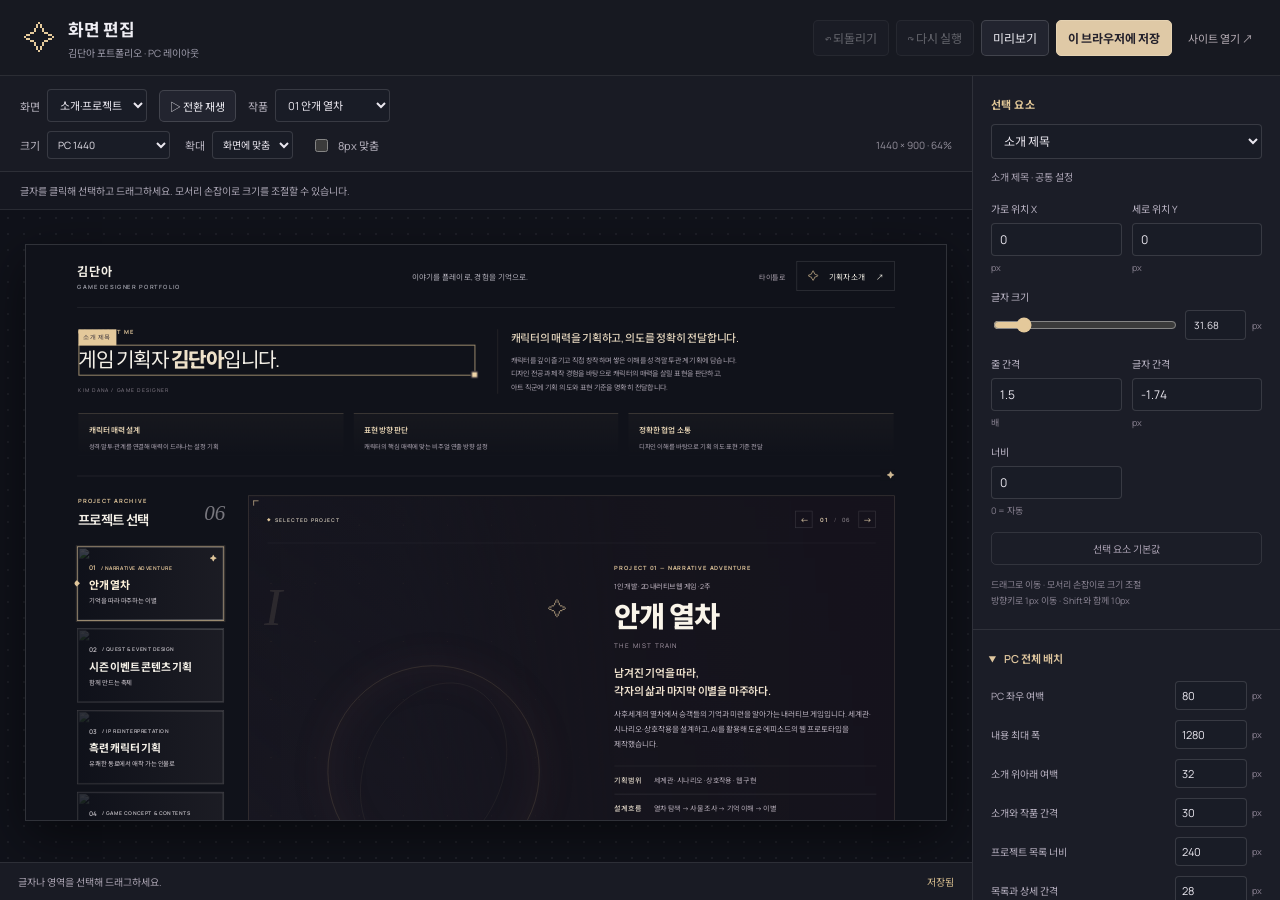
==== editor.html @ 2ab7494d "Publish dedicated game designer portfolio" ====
<!doctype html>
<html lang="ko"><head><meta charset="utf-8"><meta name="viewport" content="width=device-width,initial-scale=1"><meta name="robots" content="noindex,nofollow"><title>김단아 포트폴리오 · 화면 편집</title><link rel="stylesheet" href="editor.css"><script src="layout-core.js" defer></script><script src="editor.js" defer></script></head>
<body>
  <header class="editor-header"><div class="editor-brand"><span aria-hidden="true">✧</span><div><strong>화면 편집</strong><small>김단아 포트폴리오 · PC 레이아웃</small></div></div><div class="editor-actions"><button id="undo" disabled>↶ 되돌리기</button><button id="redo" disabled>↷ 다시 실행</button><button id="preview-toggle" aria-pressed="false">미리보기</button><button id="save-layout" class="primary">이 브라우저에 저장</button><a href="index.html" target="_blank" rel="noopener">사이트 열기 ↗</a></div></header>
  <div class="workbench">
    <section class="canvas-column" aria-label="사이트 편집 화면">
      <div class="canvas-toolbar"><label>화면 <select id="scene-select"><option value="projects">소개·프로젝트</option><option value="start">시작 버튼</option><option value="greeting">인사말</option></select></label><button id="play-intro">▷ 전환 재생</button><label>작품 <select id="project-select"><option value="0">01 안개 열차</option><option value="1">02 시즌 이벤트</option><option value="2">03 흑련</option><option value="3">04 돌아온 미식가</option><option value="4">05 리프</option><option value="5">06 연우</option></select></label></div>
      <div class="canvas-subbar"><div><label>크기 <select id="viewport-select"><option value="1440,900">PC 1440</option><option value="1920,1080">큰 PC 1920</option><option value="1280,800">노트북 1280</option><option value="1024,900">작은 화면 1024</option><option value="390,844">모바일 390 · 미리보기</option></select></label><label>확대 <select id="zoom-select"><option value="fit">화면에 맞춤</option><option value="0.75">75%</option><option value="1">100%</option></select></label></div><label class="snap-label"><input id="snap-grid" type="checkbox"> 8px 맞춤</label><span id="zoom-label"></span></div>
      <p class="canvas-hint" id="canvas-hint">글자를 클릭해 선택하고 드래그하세요. 테두리의 손잡이로 크기를 조절할 수 있습니다.</p>
      <div class="canvas-scroll" id="canvas-scroll"><div class="preview-positioner" id="preview-positioner"><iframe id="editor-preview" title="포트폴리오 화면 미리보기" src="index.html?layoutPreview=1"></iframe></div><p id="loading">미리보기를 불러오는 중입니다…</p></div>
      <div class="editor-status"><output id="editor-status" role="status">저장한 PC 레이아웃을 불러옵니다.</output><span id="dirty-indicator">저장됨</span></div>
    </section>
    <aside class="inspector" aria-label="레이아웃 설정">
      <section class="inspector-section"><p class="section-kicker">선택 요소</p><label class="sr-only" for="element-select">편집할 요소</label><select id="element-select"></select><p class="selection-help" id="selection-help">화면의 글자나 영역을 클릭해 선택하세요.</p><label class="scope-label" id="scope-wrap" hidden>적용 범위 <select id="scope-select"><option value="common">모든 작품에 공통</option><option value="project">현재 작품만</option></select></label><fieldset id="node-fields" disabled>
        <div class="field-pair"><label>가로 위치 X <input id="node-x" data-property="x" type="number" min="-800" max="800" step="1"><span>px</span></label><label>세로 위치 Y <input id="node-y" data-property="y" type="number" min="-800" max="800" step="1"><span>px</span></label></div>
        <label class="font-control">글자 크기 <div><input id="font-slider" aria-label="글자 크기 슬라이더" type="range" min="8" max="180" step="1"><input id="node-fontSize" aria-label="글자 크기 숫자" data-property="fontSize" type="number" min="8" max="180" step="1"><span>px</span></div></label>
        <div class="field-pair"><label>줄 간격 <input id="node-lineHeight" data-property="lineHeight" type="number" min=".6" max="4" step=".05"><span>배</span></label><label>글자 간격 <input id="node-letterSpacing" data-property="letterSpacing" type="number" min="-5" max="30" step=".1"><span>px</span></label></div>
        <div class="field-pair"><label>너비 <input id="node-width" data-property="width" type="number" min="0" max="1800" step="1"><span>0 = 자동</span></label><label id="height-field">높이 <input id="node-height" data-property="height" type="number" min="0" max="1200" step="1"><span>0 = 자동</span></label></div>
      </fieldset><button id="reset-node" class="subtle" disabled>선택 요소 기본값</button><p class="small-help">드래그로 이동 · 모서리 손잡이로 크기 조절<br>방향키로 1px 이동 · Shift와 함께 10px</p></section>
      <section class="inspector-section"><details open><summary>PC 전체 배치</summary><fieldset id="global-fields"></fieldset></details></section>
      <section class="inspector-section file-section"><p class="section-kicker">설정 파일</p><div class="file-buttons"><button id="export-layout">설정 내보내기</button><button id="import-layout">설정 불러오기</button></div><input type="file" id="import-file" accept=".json,application/json" hidden><p class="storage-note">저장한 변경은 <strong>현재 브라우저에만</strong> 보입니다. 다른 PC에서 쓰거나 공개본에 반영하려면 설정 파일을 내보내 보관·전달하세요.</p><button id="reset-all" class="subtle">전체 기본값으로 되돌리기</button></section>
    </aside>
  </div>
</body></html>
---- editor.css ----
@import url('https://fonts.googleapis.com/css2?family=Noto+Sans+KR:wght@400;500;600;700&family=Manrope:wght@400;600;700;800&display=swap');
:root{color-scheme:dark;font-family:'Manrope','Noto Sans KR',sans-serif;--gold:#e4c99b;--line:#ffffff16;--muted:#9c9aa9}*{box-sizing:border-box}body{margin:0;background:#11131a;color:#eeedf3;font-size:12px}button,input,select{font:inherit}button,a{color:inherit}button{cursor:pointer;border:1px solid #ffffff25;background:#22242f;padding:8px 11px;border-radius:5px;white-space:nowrap}button:hover{background:#30323f}button:disabled{opacity:.35;cursor:default}button:focus-visible,input:focus-visible,select:focus-visible,a:focus-visible{outline:2px solid var(--gold);outline-offset:2px}select,input[type=number]{color:#eae7ef;background:#191c26;border:1px solid #ffffff22;border-radius:4px;padding:7px 8px;min-width:0}select{max-width:100%}input:disabled,select:disabled{opacity:.45}input[type=range]{accent-color:var(--gold);min-width:0;cursor:pointer}a{text-decoration:none}.editor-header{height:76px;border-bottom:1px solid var(--line);display:flex;align-items:center;justify-content:space-between;gap:20px;padding:0 24px;background:#171921}.editor-brand{display:flex;align-items:center;gap:12px;flex-shrink:0}.editor-brand>span{font-size:32px;color:var(--gold)}.editor-brand strong{font-size:17px;display:block}.editor-brand small{display:block;color:var(--muted);font-size:10px;margin-top:4px}.editor-actions{display:flex;align-items:center;gap:7px}.editor-actions a{font-size:11px;color:#b4abb3;padding:8px 3px 8px 9px}.primary{background:#dfc9a6;color:#24212b;border-color:#e5d2b2;font-weight:700}.primary:hover{background:#f0dbb8}.workbench{display:grid;grid-template-columns:minmax(0,1fr) 308px;height:calc(100svh - 76px)}.canvas-column{min-width:0;display:flex;flex-direction:column;overflow:hidden}.canvas-toolbar{display:flex;align-items:center;gap:12px;padding:13px 20px 9px;background:#191b24;flex-wrap:wrap}.canvas-toolbar label,.canvas-subbar label{display:flex;align-items:center;gap:7px;color:#b8b4c0;font-size:11px}.canvas-toolbar button{font-size:11px;padding:7px 10px}.canvas-toolbar select{max-width:185px;font-size:11px}.canvas-subbar{display:flex;align-items:center;gap:18px;padding:0 20px 12px;background:#191b24;border-bottom:1px solid var(--line);font-size:10px}.canvas-subbar>div{display:flex;gap:15px}.canvas-subbar select{font-size:10px;padding:5px 6px}.snap-label{white-space:nowrap}.snap-label input{accent-color:var(--gold)}#zoom-label{margin-left:auto;color:#96929e;font-size:10px}.canvas-hint{margin:0;padding:11px 20px;background:#151720;color:#aaa5b3;font-size:10px;border-bottom:1px solid var(--line)}.canvas-scroll{position:relative;flex:1;min-height:0;overflow:auto;background-color:#10121a;background-image:radial-gradient(#ffffff0e 1px,transparent 1px);background-size:16px 16px;overscroll-behavior:contain}.preview-positioner{position:relative;margin:34px auto 60px;box-shadow:0 16px 50px #0008;border:1px solid #ffffff22;background:#10121a;box-sizing:content-box}#editor-preview{position:absolute;top:0;left:0;border:0;transform-origin:top left;display:block;background:#10121a}#loading{position:absolute;top:35%;width:100%;text-align:center;color:#a49aa8;pointer-events:none}.editor-status{height:38px;display:flex;align-items:center;justify-content:space-between;gap:15px;padding:0 18px;background:#191b24;border-top:1px solid var(--line);font-size:10px;color:#aaa3b1;flex-shrink:0}.editor-status output{overflow:hidden;text-overflow:ellipsis;white-space:nowrap}.editor-status .error{color:#e8a6a0}#dirty-indicator{white-space:nowrap;color:#d4bb8d}.inspector{border-left:1px solid var(--line);background:#1b1d27;overflow:auto}.inspector-section{padding:20px 18px;border-bottom:1px solid var(--line)}.section-kicker{color:#e1c797;margin:0 0 12px;font-weight:700;font-size:11px;letter-spacing:.04em}#element-select{width:100%;font-size:12px}.selection-help{font-size:10px;line-height:1.7;color:#a9a2b2;margin:10px 0 15px}.scope-label{display:flex;justify-content:space-between;align-items:center;font-size:10px;color:#b4abba;margin:0 0 14px}.scope-label[hidden]{display:none}.scope-label select{font-size:10px;width:153px}fieldset{border:0;padding:0;margin:0}fieldset:disabled{opacity:.5}.field-pair{display:grid;grid-template-columns:1fr 1fr;gap:10px;margin-bottom:15px}.field-pair label{font-size:10px;color:#bcb6c6}.field-pair input{display:block;width:100%;margin-top:7px;font-size:12px}.field-pair span{display:block;font-size:9px;color:#898291;margin-top:5px}.font-control{display:block;font-size:10px;color:#bcb6c6;margin-bottom:16px}.font-control>div{display:flex;align-items:center;gap:6px;margin-top:6px}.font-control input[type=range]{flex:1;width:100px}.font-control input[type=number]{width:61px}.font-control span{font-size:9px;color:#8c8493}.subtle{width:100%;background:transparent;color:#aaa1b2;border-color:#ffffff1a;font-size:10px}.small-help{font-size:9px;line-height:1.8;color:#888291;margin:12px 0 0}summary{font-size:11px;color:#e0c79f;cursor:pointer;font-weight:600;list-style-position:outside;margin-left:13px}#global-fields{padding-top:15px}.global-field{display:flex;justify-content:space-between;align-items:center;gap:12px;margin-bottom:10px;font-size:10px;color:#b9b2c2}.global-field>div{display:flex;align-items:center;gap:5px}.global-field input{width:72px;padding:6px;font-size:11px}.global-field span{font-size:9px;color:#8f8596}.file-buttons{display:flex;gap:7px}.file-buttons button{flex:1;font-size:10px;padding:9px 5px}.storage-note{font-size:10px;line-height:1.85;color:#aaa1b2;margin:13px 0 17px}.storage-note strong{font-weight:500;color:#dbccad}.sr-only{position:absolute;width:1px;height:1px;padding:0;margin:-1px;overflow:hidden;clip:rect(0,0,0,0);white-space:nowrap;border:0}.mobile-readonly .canvas-hint{color:#dbc398}.mobile-readonly .inspector #node-fields,.mobile-readonly #global-fields{opacity:.35}.previewing #preview-toggle{border-color:var(--gold);color:var(--gold)}
@media(max-width:1080px){.editor-header{height:auto;min-height:76px;padding:15px 18px;flex-wrap:wrap;gap:12px}.editor-actions{flex-wrap:wrap}.editor-actions button{font-size:10px}.workbench{height:calc(100svh - 110px);grid-template-columns:minmax(0,1fr) 286px}.canvas-toolbar,.canvas-subbar{padding-left:13px;padding-right:13px;gap:9px}.canvas-toolbar select{max-width:158px}.canvas-subbar{flex-wrap:wrap}.canvas-subbar>div{gap:8px}}
@media(max-width:700px){.editor-header{padding:13px}.editor-actions a{display:none}.workbench{display:flex;flex-direction:column;height:auto}.canvas-column{height:650px}.inspector{border-left:0;border-top:1px solid var(--line);max-height:none}.canvas-hint{font-size:9px;padding:9px 13px}.editor-status{font-size:9px}.editor-brand strong{font-size:15px}.editor-brand>span{font-size:25px}.preview-positioner{margin-top:22px;margin-bottom:30px}}
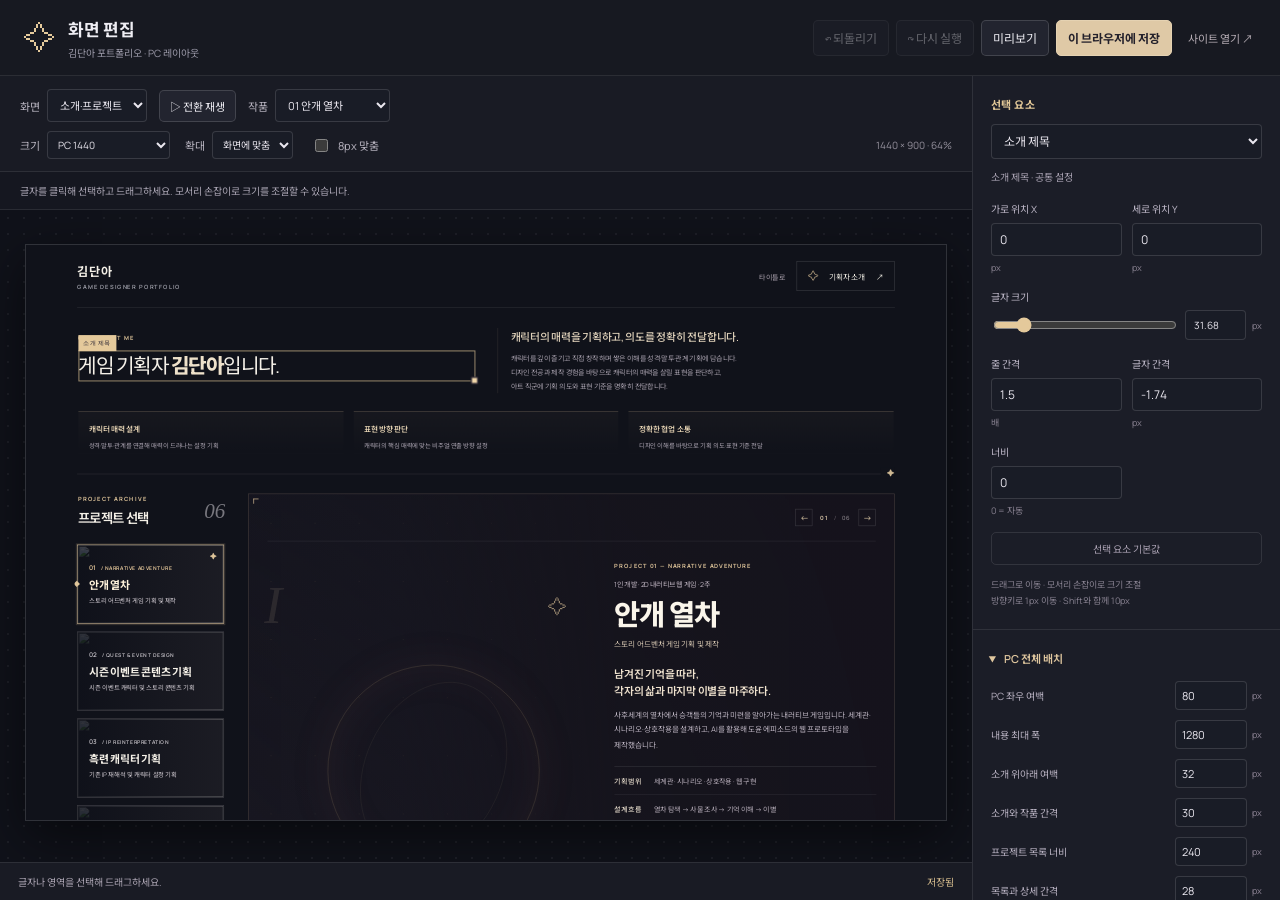
==== commit 661e6ccd: "Simplify portfolio labels and enable gallery drag scrolling" ====
--- a/editor.html
+++ b/editor.html
@@ -1,24 +1,24 @@
-<!doctype html>
-<html lang="ko"><head><meta charset="utf-8"><meta name="viewport" content="width=device-width,initial-scale=1"><meta name="robots" content="noindex,nofollow"><title>김단아 포트폴리오 · 화면 편집</title><link rel="stylesheet" href="editor.css"><script src="layout-core.js" defer></script><script src="editor.js" defer></script></head>
-<body>
-  <header class="editor-header"><div class="editor-brand"><span aria-hidden="true">✧</span><div><strong>화면 편집</strong><small>김단아 포트폴리오 · PC 레이아웃</small></div></div><div class="editor-actions"><button id="undo" disabled>↶ 되돌리기</button><button id="redo" disabled>↷ 다시 실행</button><button id="preview-toggle" aria-pressed="false">미리보기</button><button id="save-layout" class="primary">이 브라우저에 저장</button><a href="index.html" target="_blank" rel="noopener">사이트 열기 ↗</a></div></header>
-  <div class="workbench">
-    <section class="canvas-column" aria-label="사이트 편집 화면">
-      <div class="canvas-toolbar"><label>화면 <select id="scene-select"><option value="projects">소개·프로젝트</option><option value="start">시작 버튼</option><option value="greeting">인사말</option></select></label><button id="play-intro">▷ 전환 재생</button><label>작품 <select id="project-select"><option value="0">01 안개 열차</option><option value="1">02 시즌 이벤트</option><option value="2">03 흑련</option><option value="3">04 돌아온 미식가</option><option value="4">05 리프</option><option value="5">06 연우</option></select></label></div>
-      <div class="canvas-subbar"><div><label>크기 <select id="viewport-select"><option value="1440,900">PC 1440</option><option value="1920,1080">큰 PC 1920</option><option value="1280,800">노트북 1280</option><option value="1024,900">작은 화면 1024</option><option value="390,844">모바일 390 · 미리보기</option></select></label><label>확대 <select id="zoom-select"><option value="fit">화면에 맞춤</option><option value="0.75">75%</option><option value="1">100%</option></select></label></div><label class="snap-label"><input id="snap-grid" type="checkbox"> 8px 맞춤</label><span id="zoom-label"></span></div>
-      <p class="canvas-hint" id="canvas-hint">글자를 클릭해 선택하고 드래그하세요. 테두리의 손잡이로 크기를 조절할 수 있습니다.</p>
-      <div class="canvas-scroll" id="canvas-scroll"><div class="preview-positioner" id="preview-positioner"><iframe id="editor-preview" title="포트폴리오 화면 미리보기" src="index.html?layoutPreview=1"></iframe></div><p id="loading">미리보기를 불러오는 중입니다…</p></div>
-      <div class="editor-status"><output id="editor-status" role="status">저장한 PC 레이아웃을 불러옵니다.</output><span id="dirty-indicator">저장됨</span></div>
-    </section>
-    <aside class="inspector" aria-label="레이아웃 설정">
-      <section class="inspector-section"><p class="section-kicker">선택 요소</p><label class="sr-only" for="element-select">편집할 요소</label><select id="element-select"></select><p class="selection-help" id="selection-help">화면의 글자나 영역을 클릭해 선택하세요.</p><label class="scope-label" id="scope-wrap" hidden>적용 범위 <select id="scope-select"><option value="common">모든 작품에 공통</option><option value="project">현재 작품만</option></select></label><fieldset id="node-fields" disabled>
-        <div class="field-pair"><label>가로 위치 X <input id="node-x" data-property="x" type="number" min="-800" max="800" step="1"><span>px</span></label><label>세로 위치 Y <input id="node-y" data-property="y" type="number" min="-800" max="800" step="1"><span>px</span></label></div>
-        <label class="font-control">글자 크기 <div><input id="font-slider" aria-label="글자 크기 슬라이더" type="range" min="8" max="180" step="1"><input id="node-fontSize" aria-label="글자 크기 숫자" data-property="fontSize" type="number" min="8" max="180" step="1"><span>px</span></div></label>
-        <div class="field-pair"><label>줄 간격 <input id="node-lineHeight" data-property="lineHeight" type="number" min=".6" max="4" step=".05"><span>배</span></label><label>글자 간격 <input id="node-letterSpacing" data-property="letterSpacing" type="number" min="-5" max="30" step=".1"><span>px</span></label></div>
-        <div class="field-pair"><label>너비 <input id="node-width" data-property="width" type="number" min="0" max="1800" step="1"><span>0 = 자동</span></label><label id="height-field">높이 <input id="node-height" data-property="height" type="number" min="0" max="1200" step="1"><span>0 = 자동</span></label></div>
-      </fieldset><button id="reset-node" class="subtle" disabled>선택 요소 기본값</button><p class="small-help">드래그로 이동 · 모서리 손잡이로 크기 조절<br>방향키로 1px 이동 · Shift와 함께 10px</p></section>
-      <section class="inspector-section"><details open><summary>PC 전체 배치</summary><fieldset id="global-fields"></fieldset></details></section>
-      <section class="inspector-section file-section"><p class="section-kicker">설정 파일</p><div class="file-buttons"><button id="export-layout">설정 내보내기</button><button id="import-layout">설정 불러오기</button></div><input type="file" id="import-file" accept=".json,application/json" hidden><p class="storage-note">저장한 변경은 <strong>현재 브라우저에만</strong> 보입니다. 다른 PC에서 쓰거나 공개본에 반영하려면 설정 파일을 내보내 보관·전달하세요.</p><button id="reset-all" class="subtle">전체 기본값으로 되돌리기</button></section>
-    </aside>
-  </div>
-</body></html>
+<!doctype html>
+<html lang="ko"><head><meta charset="utf-8"><meta name="viewport" content="width=device-width,initial-scale=1"><meta name="robots" content="noindex,nofollow"><title>김단아 포트폴리오 · 화면 편집</title><link rel="stylesheet" href="editor.css"><script src="layout-core.js?v=20261101-r149" defer></script><script src="editor.js" defer></script></head>
+<body>
+  <header class="editor-header"><div class="editor-brand"><span aria-hidden="true">✧</span><div><strong>화면 편집</strong><small>김단아 포트폴리오 · PC 레이아웃</small></div></div><div class="editor-actions"><button id="undo" disabled>↶ 되돌리기</button><button id="redo" disabled>↷ 다시 실행</button><button id="preview-toggle" aria-pressed="false">미리보기</button><button id="save-layout" class="primary">이 브라우저에 저장</button><a href="index.html" target="_blank" rel="noopener">사이트 열기 ↗</a></div></header>
+  <div class="workbench">
+    <section class="canvas-column" aria-label="사이트 편집 화면">
+      <div class="canvas-toolbar"><label>화면 <select id="scene-select"><option value="projects">소개·프로젝트</option><option value="start">시작 버튼</option><option value="greeting">인사말</option></select></label><button id="play-intro">▷ 전환 재생</button><label>작품 <select id="project-select"><option value="0">01 안개 열차</option><option value="1">02 시즌 이벤트</option><option value="2">03 흑련</option><option value="3">04 돌아온 미식가</option><option value="4">05 리프</option><option value="5">06 연우</option></select></label></div>
+      <div class="canvas-subbar"><div><label>크기 <select id="viewport-select"><option value="1440,900">PC 1440</option><option value="1920,1080">큰 PC 1920</option><option value="1280,800">노트북 1280</option><option value="1024,900">작은 화면 1024</option><option value="390,844">모바일 390 · 미리보기</option></select></label><label>확대 <select id="zoom-select"><option value="fit">화면에 맞춤</option><option value="0.75">75%</option><option value="1">100%</option></select></label></div><label class="snap-label"><input id="snap-grid" type="checkbox"> 8px 맞춤</label><span id="zoom-label"></span></div>
+      <p class="canvas-hint" id="canvas-hint">글자를 클릭해 선택하고 드래그하세요. 테두리의 손잡이로 크기를 조절할 수 있습니다.</p>
+      <div class="canvas-scroll" id="canvas-scroll"><div class="preview-positioner" id="preview-positioner"><iframe id="editor-preview" title="포트폴리오 화면 미리보기" src="index.html?layoutPreview=1"></iframe></div><p id="loading">미리보기를 불러오는 중입니다…</p></div>
+      <div class="editor-status"><output id="editor-status" role="status">저장한 PC 레이아웃을 불러옵니다.</output><span id="dirty-indicator">저장됨</span></div>
+    </section>
+    <aside class="inspector" aria-label="레이아웃 설정">
+      <section class="inspector-section"><p class="section-kicker">선택 요소</p><label class="sr-only" for="element-select">편집할 요소</label><select id="element-select"></select><p class="selection-help" id="selection-help">화면의 글자나 영역을 클릭해 선택하세요.</p><label class="scope-label" id="scope-wrap" hidden>적용 범위 <select id="scope-select"><option value="common">모든 작품에 공통</option><option value="project">현재 작품만</option></select></label><fieldset id="node-fields" disabled>
+        <div class="field-pair"><label>가로 위치 X <input id="node-x" data-property="x" type="number" min="-800" max="800" step="1"><span>px</span></label><label>세로 위치 Y <input id="node-y" data-property="y" type="number" min="-800" max="800" step="1"><span>px</span></label></div>
+        <label class="font-control">글자 크기 <div><input id="font-slider" aria-label="글자 크기 슬라이더" type="range" min="8" max="180" step="1"><input id="node-fontSize" aria-label="글자 크기 숫자" data-property="fontSize" type="number" min="8" max="180" step="1"><span>px</span></div></label>
+        <div class="field-pair"><label>줄 간격 <input id="node-lineHeight" data-property="lineHeight" type="number" min=".6" max="4" step=".05"><span>배</span></label><label>글자 간격 <input id="node-letterSpacing" data-property="letterSpacing" type="number" min="-5" max="30" step=".1"><span>px</span></label></div>
+        <div class="field-pair"><label>너비 <input id="node-width" data-property="width" type="number" min="0" max="1800" step="1"><span>0 = 자동</span></label><label id="height-field">높이 <input id="node-height" data-property="height" type="number" min="0" max="1200" step="1"><span>0 = 자동</span></label></div>
+      </fieldset><button id="reset-node" class="subtle" disabled>선택 요소 기본값</button><p class="small-help">드래그로 이동 · 모서리 손잡이로 크기 조절<br>방향키로 1px 이동 · Shift와 함께 10px</p></section>
+      <section class="inspector-section"><details open><summary>PC 전체 배치</summary><fieldset id="global-fields"></fieldset></details></section>
+      <section class="inspector-section file-section"><p class="section-kicker">설정 파일</p><div class="file-buttons"><button id="export-layout">설정 내보내기</button><button id="import-layout">설정 불러오기</button></div><input type="file" id="import-file" accept=".json,application/json" hidden><p class="storage-note">저장한 변경은 <strong>현재 브라우저에만</strong> 보입니다. 다른 PC에서 쓰거나 공개본에 반영하려면 설정 파일을 내보내 보관·전달하세요.</p><button id="reset-all" class="subtle">전체 기본값으로 되돌리기</button></section>
+    </aside>
+  </div>
+</body></html>
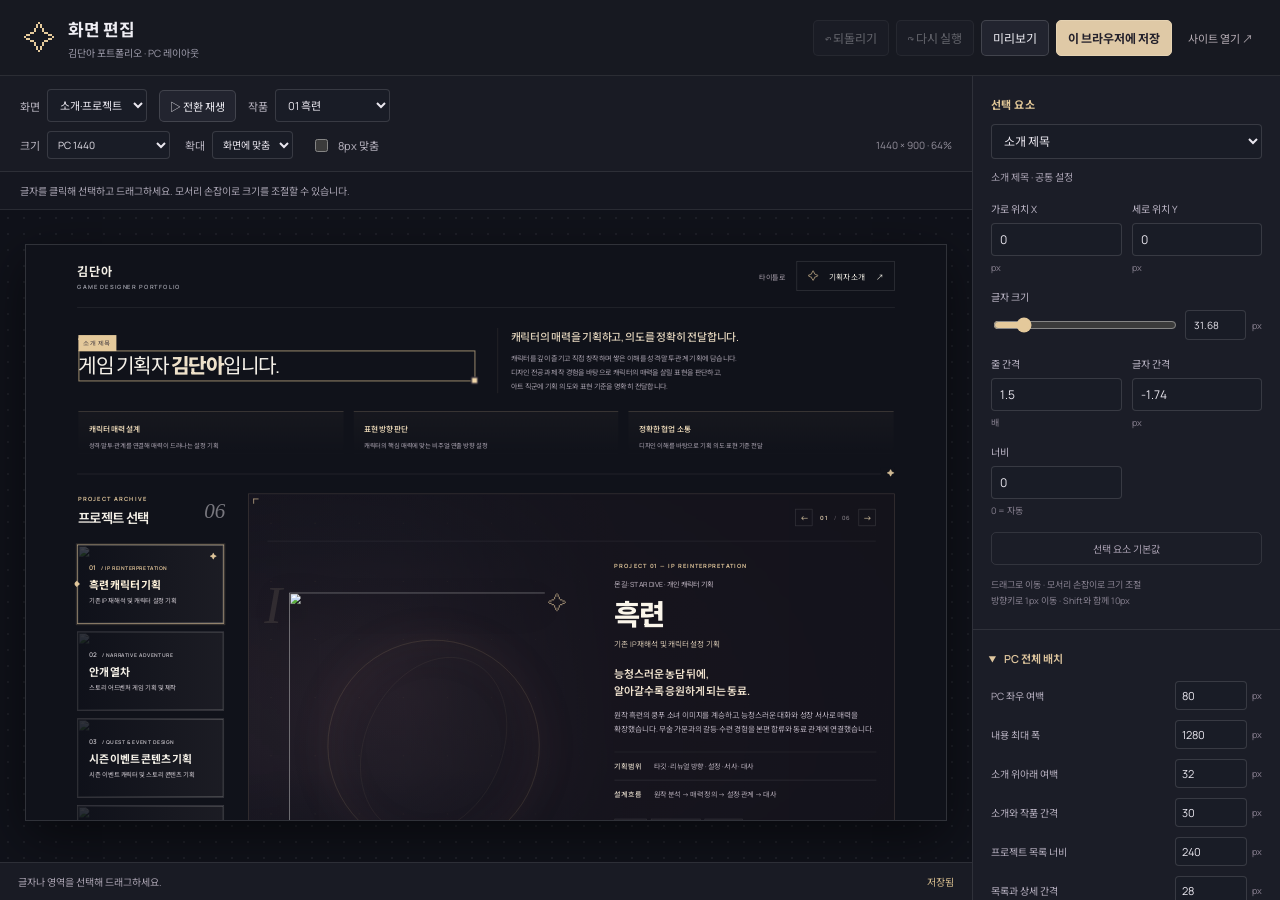
==== commit 5099a874: "Show Heukryeon first in game portfolio Move Heukryeon to the first position while preserving the rel" ====
--- a/editor.html
+++ b/editor.html
@@ -1,10 +1,10 @@
 <!doctype html>
-<html lang="ko"><head><meta charset="utf-8"><meta name="viewport" content="width=device-width,initial-scale=1"><meta name="robots" content="noindex,nofollow"><title>김단아 포트폴리오 · 화면 편집</title><link rel="stylesheet" href="editor.css"><script src="layout-core.js?v=20261101-r149" defer></script><script src="editor.js" defer></script></head>
+<html lang="ko"><head><meta charset="utf-8"><meta name="viewport" content="width=device-width,initial-scale=1"><meta name="robots" content="noindex,nofollow"><title>김단아 포트폴리오 · 화면 편집</title><link rel="stylesheet" href="editor.css"><script src="layout-core.js?v=20261102-heukryeon-first" defer></script><script src="editor.js" defer></script></head>
 <body>
   <header class="editor-header"><div class="editor-brand"><span aria-hidden="true">✧</span><div><strong>화면 편집</strong><small>김단아 포트폴리오 · PC 레이아웃</small></div></div><div class="editor-actions"><button id="undo" disabled>↶ 되돌리기</button><button id="redo" disabled>↷ 다시 실행</button><button id="preview-toggle" aria-pressed="false">미리보기</button><button id="save-layout" class="primary">이 브라우저에 저장</button><a href="index.html" target="_blank" rel="noopener">사이트 열기 ↗</a></div></header>
   <div class="workbench">
     <section class="canvas-column" aria-label="사이트 편집 화면">
-      <div class="canvas-toolbar"><label>화면 <select id="scene-select"><option value="projects">소개·프로젝트</option><option value="start">시작 버튼</option><option value="greeting">인사말</option></select></label><button id="play-intro">▷ 전환 재생</button><label>작품 <select id="project-select"><option value="0">01 안개 열차</option><option value="1">02 시즌 이벤트</option><option value="2">03 흑련</option><option value="3">04 돌아온 미식가</option><option value="4">05 리프</option><option value="5">06 연우</option></select></label></div>
+      <div class="canvas-toolbar"><label>화면 <select id="scene-select"><option value="projects">소개·프로젝트</option><option value="start">시작 버튼</option><option value="greeting">인사말</option></select></label><button id="play-intro">▷ 전환 재생</button><label>작품 <select id="project-select"><option value="0">01 흑련</option><option value="1">02 안개 열차</option><option value="2">03 시즌 이벤트</option><option value="3">04 돌아온 미식가</option><option value="4">05 리프</option><option value="5">06 연우</option></select></label></div>
       <div class="canvas-subbar"><div><label>크기 <select id="viewport-select"><option value="1440,900">PC 1440</option><option value="1920,1080">큰 PC 1920</option><option value="1280,800">노트북 1280</option><option value="1024,900">작은 화면 1024</option><option value="390,844">모바일 390 · 미리보기</option></select></label><label>확대 <select id="zoom-select"><option value="fit">화면에 맞춤</option><option value="0.75">75%</option><option value="1">100%</option></select></label></div><label class="snap-label"><input id="snap-grid" type="checkbox"> 8px 맞춤</label><span id="zoom-label"></span></div>
       <p class="canvas-hint" id="canvas-hint">글자를 클릭해 선택하고 드래그하세요. 테두리의 손잡이로 크기를 조절할 수 있습니다.</p>
       <div class="canvas-scroll" id="canvas-scroll"><div class="preview-positioner" id="preview-positioner"><iframe id="editor-preview" title="포트폴리오 화면 미리보기" src="index.html?layoutPreview=1"></iframe></div><p id="loading">미리보기를 불러오는 중입니다…</p></div>
@@ -21,4 +21,4 @@
       <section class="inspector-section file-section"><p class="section-kicker">설정 파일</p><div class="file-buttons"><button id="export-layout">설정 내보내기</button><button id="import-layout">설정 불러오기</button></div><input type="file" id="import-file" accept=".json,application/json" hidden><p class="storage-note">저장한 변경은 <strong>현재 브라우저에만</strong> 보입니다. 다른 PC에서 쓰거나 공개본에 반영하려면 설정 파일을 내보내 보관·전달하세요.</p><button id="reset-all" class="subtle">전체 기본값으로 되돌리기</button></section>
     </aside>
   </div>
-</body></html>
+</body></html>
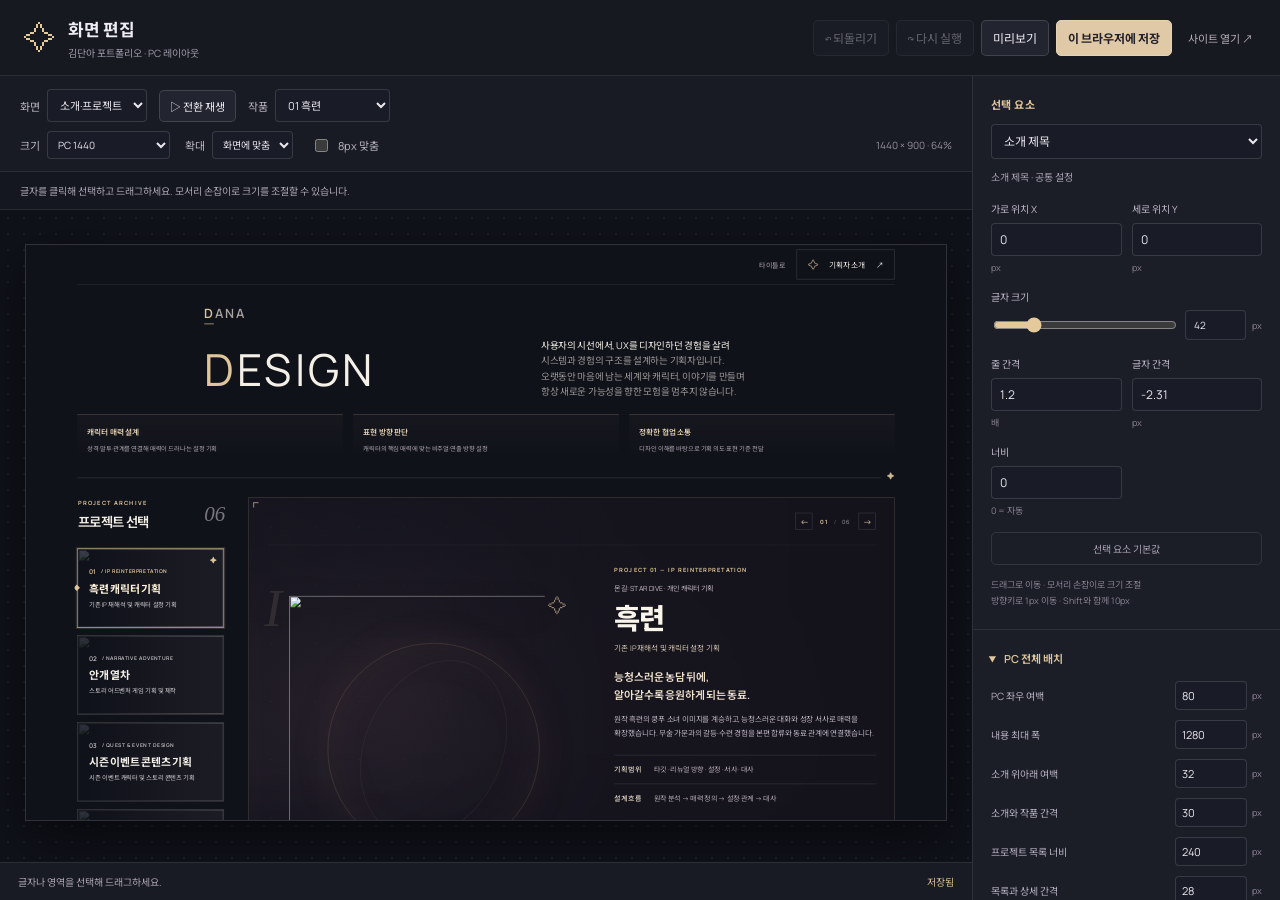
==== commit 90b8b235: "Match game portfolio introduction to the reference layout" ====
--- a/editor.html
+++ b/editor.html
@@ -1,5 +1,5 @@
 <!doctype html>
-<html lang="ko"><head><meta charset="utf-8"><meta name="viewport" content="width=device-width,initial-scale=1"><meta name="robots" content="noindex,nofollow"><title>김단아 포트폴리오 · 화면 편집</title><link rel="stylesheet" href="editor.css"><script src="layout-core.js?v=20261102-heukryeon-first" defer></script><script src="editor.js" defer></script></head>
+<html lang="ko"><head><meta charset="utf-8"><meta name="viewport" content="width=device-width,initial-scale=1"><meta name="robots" content="noindex,nofollow"><title>김단아 포트폴리오 · 화면 편집</title><link rel="stylesheet" href="editor.css"><script src="layout-core.js?v=20261111-intro" defer></script><script src="editor.js" defer></script></head>
 <body>
   <header class="editor-header"><div class="editor-brand"><span aria-hidden="true">✧</span><div><strong>화면 편집</strong><small>김단아 포트폴리오 · PC 레이아웃</small></div></div><div class="editor-actions"><button id="undo" disabled>↶ 되돌리기</button><button id="redo" disabled>↷ 다시 실행</button><button id="preview-toggle" aria-pressed="false">미리보기</button><button id="save-layout" class="primary">이 브라우저에 저장</button><a href="index.html" target="_blank" rel="noopener">사이트 열기 ↗</a></div></header>
   <div class="workbench">
@@ -21,4 +21,4 @@
       <section class="inspector-section file-section"><p class="section-kicker">설정 파일</p><div class="file-buttons"><button id="export-layout">설정 내보내기</button><button id="import-layout">설정 불러오기</button></div><input type="file" id="import-file" accept=".json,application/json" hidden><p class="storage-note">저장한 변경은 <strong>현재 브라우저에만</strong> 보입니다. 다른 PC에서 쓰거나 공개본에 반영하려면 설정 파일을 내보내 보관·전달하세요.</p><button id="reset-all" class="subtle">전체 기본값으로 되돌리기</button></section>
     </aside>
   </div>
-</body></html>+</body></html>
